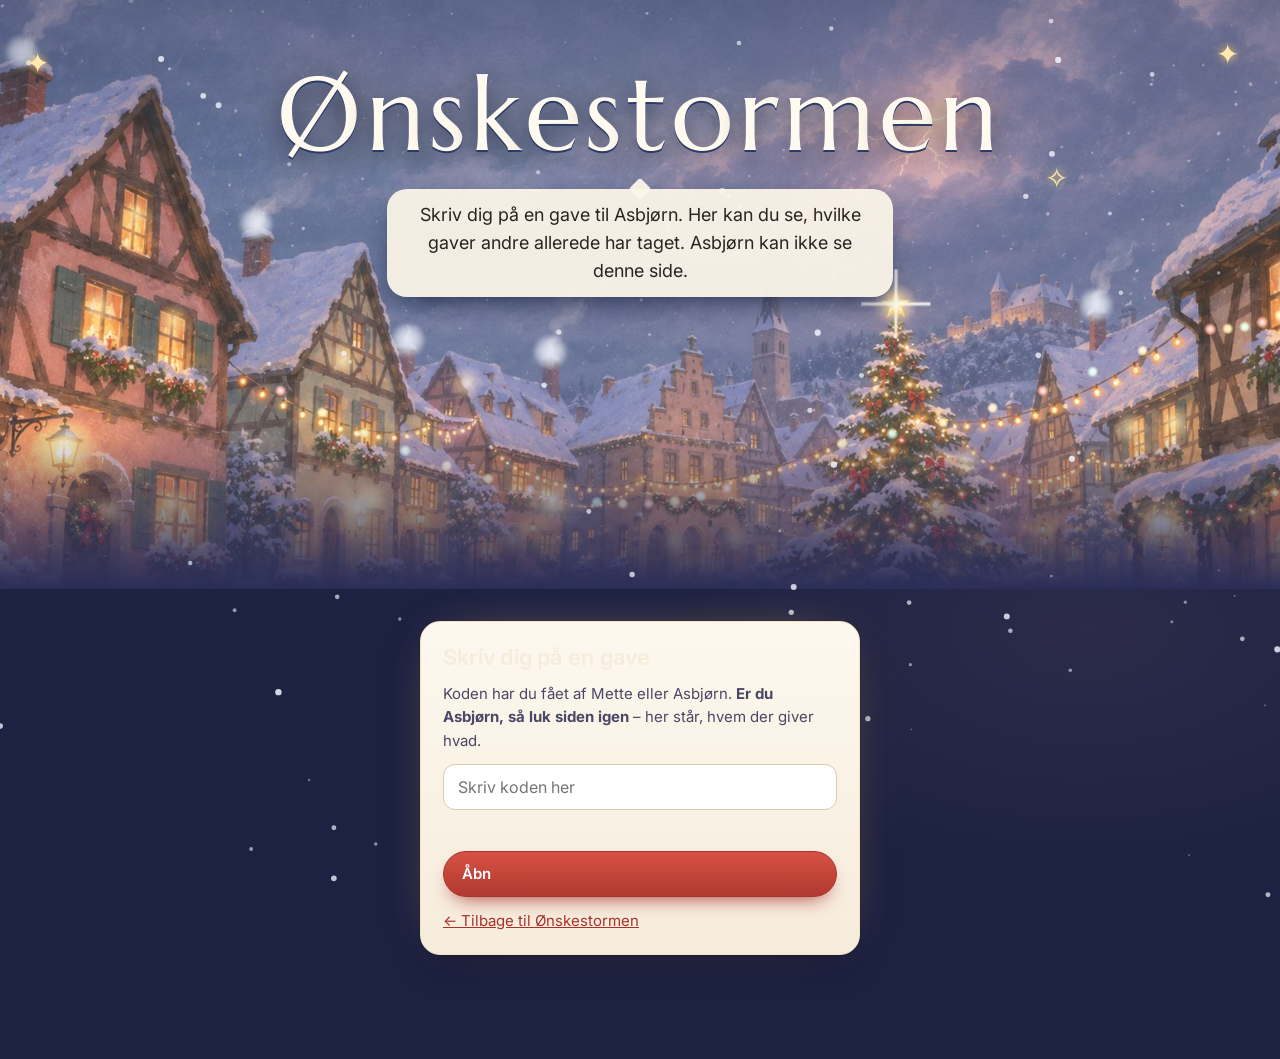
==== gaest.html @ 64056ea4 "Mindre piller; skriftprøver Co-Authored-By: Claude Opus 5.5 <noreply@anthropic.com> Claude-Session: " ====
<!DOCTYPE html>
<html lang="da">
<head>
<meta charset="utf-8">
<meta name="viewport" content="width=device-width, initial-scale=1">
<meta name="robots" content="noindex">
<title>Ønskestormen – skriv dig på en gave</title>
<link rel="icon" href="data:image/svg+xml,<svg xmlns='http://www.w3.org/2000/svg' viewBox='0 0 16 16'><circle cx='8' cy='8' r='7' fill='%23ff8a2a'/></svg>">
<link rel="stylesheet" href="assets/style.css?v=1795243938">
</head>
<body>
<header class="hero">
  <div class="hero-in">
    <h1>Ønskestormen</h1>
    <p class="sub">Skriv dig på en gave til Asbjørn. Her kan du se, hvilke gaver andre allerede har taget. Asbjørn kan ikke se denne side.</p>
  </div>
</header>
<div class="wrap">
  <form class="lock" id="lock">
    <h2 style="font-size:22px">Skriv dig på en gave</h2>
    
    <p>Koden har du fået af Mette eller Asbjørn. <b>Er du Asbjørn, så luk siden igen</b> – her står, hvem der giver hvad.</p>
    <input id="code" type="password" autocomplete="off" placeholder="Skriv koden her" aria-label="Kode" required>
    <div class="err" id="err" role="alert"></div>
    <button class="btn fire" id="go">Åbn</button>
    <p><a href="./">← Tilbage til Ønskestormen</a></p>
  </form>
  <div id="app" hidden>
    <div class="intro">
      <div class="bar">
        <p><b>Sådan gør du:</b> Find gaven og tryk “Jeg køber den”. Skriv hvem gaven er fra, og tryk “Gem”. Så kan de andre se, at den er taget.</p>
        <div class="stats" id="stats"></div>
      </div>
      <aside class="sheet" id="sheet" aria-label="Karakterark"></aside>
    </div>
    <datalist id="navne"></datalist>
    <nav class="tabs" id="tabs" aria-label="Kategorier"></nav>
    <main id="list"></main>
    <div class="legend" id="legend"></div>
    <footer><b>Godt at vide:</b> Er en gave allerede taget, kan du trykke “Vi deler den”, hvis I vil give den sammen. Har du fortrudt, trykker du “Fortryd”. Det virker kun fra den samme telefon eller computer, som du skrev dig på fra. Spørg Mette, hvis noget driller.</footer>
  </div>
</div>
<script src="assets/storm.js?v=1795243938"></script>
<script src="assets/config.js?v=1795243938"></script>
<script src="assets/app.js?v=1795243938"></script>
<script>
{
  const $ = s => document.querySelector(s);
  const API = (window.ONSKE_API || "").trim();
  const store = { get(k) { try { return localStorage.getItem(k) } catch (e) { return null } }, set(k, v) { try { localStorage.setItem(k, v) } catch (e) {} } };
  const sess = { get(k) { try { return sessionStorage.getItem(k) } catch (e) { return null } }, set(k, v) { try { sessionStorage.setItem(k, v) } catch (e) {} } };
  let key = store.get("onskeKey");
  if (!key) { key = Array.from(crypto.getRandomValues(new Uint8Array(12)), b => b.toString(16).padStart(2, "0")).join(""); store.set("onskeKey", key); }
  let code = "", items = [], claims = [], tab = "alle", busy = false, open = null;

  async function call(params) {
    const u = new URL(API);
    for (const [k, v] of Object.entries({ ...params, code, key })) u.searchParams.set(k, v);
    const r = await fetch(u.toString());
    return r.json();
  }

  function render() {
    const byItem = id => claims.filter(c => c.id === id);
    const free = items.filter(i => !byItem(i.id).length).length;
    $("#stats").innerHTML = `<div class="stat"><b>${free}</b><span>gaver er stadig ledige</span></div><div class="stat"><b>${items.length - free}</b><span>er taget</span></div>`;
    $("#sheet").innerHTML = Onske.sheet(items, [["Ledige gaver", free], ["Taget", items.length - free]]);
    $("#tabs").innerHTML = Onske.tabs(tab);
    $("#list").innerHTML = Onske.sections(items, tab, i => {
      const who = byItem(i.id), mine = who.some(c => c.mine);
      const others = who.filter(c => !c.mine).map(c => Onske.esc(c.name));
      let claim = "";
      if (who.length) claim = `<div class="claim">${mine ? "<b>Du køber den</b> (fra " + Onske.esc(who.find(c => c.mine).name) + ")" + (others.length ? " sammen med " + others.join(", ") : "") : "Taget af " + others.join(" og ")}</div>`;
      const id = Onske.esc(i.id);
      if (open === i.id) {
        claim += `<form class="giver" data-id="${id}">
          <label for="fra-${id}">Hvem er gaven fra?</label>
          <input id="fra-${id}" name="fra" list="navne" maxlength="40" required placeholder="Fx Mormor og Morfar" value="${Onske.esc(store.get("onskeNavn") || "")}">
          <div class="actions"><button class="btn fire">Gem</button><button type="button" class="btn" data-cancel>Annuller</button></div>
        </form>`;
      }
      const btn = open === i.id ? "" : mine ? `<button class="btn" data-unclaim="${id}">Fortryd</button>`
        : who.length ? `<button class="btn" data-open="${id}">Vi deler den</button>`
        : `<button class="btn fire" data-open="${id}">Jeg køber den</button>`;
      return Onske.card(i, claim, btn, who.length && !mine);
    });
    Onske.reveal();
  }

  async function unlock(c, quiet) {
    if (!API) { $("#err").textContent = "Siden er ikke helt klar endnu. Prøv igen senere."; return; }
    code = c; $("#go").disabled = true; $("#err").textContent = "";
    try {
      const [d, list] = await Promise.all([call({ action: "list" }), Onske.load()]);
      if (!d.ok) { $("#err").textContent = d.error === "kode" ? "Koden passer ikke. Prøv igen." : "Noget gik galt – prøv igen."; return; }
      sess.set("onskeCode", c); items = list; claims = d.claims; names();
      $("#lock").hidden = true; $("#app").hidden = false; render(); $("#app").scrollIntoView({behavior:"smooth"});
    } catch (e) { if (!quiet) $("#err").textContent = "Kunne ikke få forbindelse. Prøv igen om lidt."; }
    finally { $("#go").disabled = false; }
  }

  function names() {
    const set = new Set(claims.map(c => c.name).filter(Boolean));
    $("#navne").innerHTML = [...set].map(n => `<option value="${Onske.esc(n)}">`).join("");
  }

  async function act(action, id, btn, name = "") {
    if (busy) return; busy = true; btn.disabled = true;
    try {
      const d = await call({ action, id, name });
      if (d.ok) { claims = d.claims; open = null; names(); render(); const c = document.querySelector(`.card[data-id="${CSS.escape(id)}"]`); if (c && action === "claim") Onske.boom(c); } else btn.textContent = "Det gik galt – prøv igen";
    } catch (e) { btn.textContent = "Ingen forbindelse – prøv igen"; }
    finally { busy = false; btn.disabled = false; }
  }

  $("#lock").addEventListener("submit", e => { e.preventDefault(); unlock($("#code").value.trim()); });
  document.addEventListener("submit", e => {
    const f = e.target.closest("form.giver"); if (!f) return;
    e.preventDefault();
    const name = f.elements.fra.value.trim(); if (!name) return;
    store.set("onskeNavn", name);
    act("claim", f.dataset.id, f.querySelector(".btn.fire"), name);
  });
  document.addEventListener("click", e => {
    const t = e.target.closest("button"); if (!t) return;
    if (t.dataset.tab) { tab = t.dataset.tab; render(); }
    if (t.dataset.open) { open = t.dataset.open; render(); const inp = document.getElementById("fra-" + open); if (inp) { inp.focus(); inp.select(); } }
    if ("cancel" in t.dataset) { open = null; render(); }
    if (t.dataset.unclaim) act("unclaim", t.dataset.unclaim, t);
  });
  $("#legend").innerHTML = Onske.legend();
  const saved = sess.get("onskeCode"); if (saved) unlock(saved, true);
}
</script>
</body>
</html>
---- assets/style.css ----
/* VOICE: blød, varm og hyggelig jul – som en håndmalet animationsfilm
   IDEA: Ønskestormen – en lille bindingsværksby en snestormsaften, mens tordenskyer tårner sig op
   PICTURE: malet by med tårn, juletræ, røg fra skorstene og blinkende lyskæder; bløde skyer og lyn
   COLOUR and TYPE: maleriets farver – lavendel tusmørke, varmt lampelys, rosa puds, salviegrøn, sne, kransens røde; Marcellus + Inter
   LAYOUT: stor byscene med titel, derunder info og karakterark, faner og ønsker på papirkort */
@import url("https://fonts.googleapis.com/css2?family=Marcellus&family=Inter:wght@400;500;600;700;800&display=swap");
:root{color-scheme:dark;--bg:#1d2142;--bg2:#2a2d57;--rose:#e9b3a6;--sage:#7f9c86;--amber:#f2b766;--lav:#8c86b4;--ink:#f4f5ff;--mute:#b6bbe0;--paper:#fbf5e8;--paperink:#2b2420;--line:#3a2c24;
--pink:#d2473d;--pink2:#a8322c;--gold:#ffd66b;--sky:#8fd3ff;
--q0:#8a8f99;--q1:#6f9c7a;--q2:#6f86c4;--q3:#9b7fc4;--q4:#d98a4a;--q5:#c9a24a;
--round:Inter,system-ui,sans-serif;--display:Marcellus,"Cormorant Garamond",Georgia,serif}
[hidden]{display:none!important}
*{box-sizing:border-box;min-width:0}
html{scroll-padding-top:20px;-webkit-text-size-adjust:100%}
body{margin:0;background:radial-gradient(ellipse 60% 40% at 15% 30%,#f2b76614,transparent 70%) fixed,radial-gradient(ellipse 50% 40% at 85% 70%,#e9b3a612,transparent 70%) fixed,linear-gradient(var(--bg2),var(--bg) 60%) fixed,var(--bg);color:var(--ink);font:16px/1.55 Inter,system-ui,sans-serif;overflow-x:clip;-webkit-tap-highlight-color:transparent}
a{color:var(--gold)}

/* ---------- byscenen ---------- */
.hero{position:relative;min-height:clamp(440px,46vw,660px);display:flex;align-items:flex-start;overflow:hidden;
background:radial-gradient(ellipse 90% 40% at 50% 100%,#f3b56a40,transparent 70%),linear-gradient(#0b1430 0%,#1a2b55 35%,#34507f 70%,#6f7fa6 100%)}
.sky{position:absolute;inset:0;pointer-events:none}
.stars{position:absolute;inset:0 0 45%;background-image:radial-gradient(1.6px 1.6px at 8% 18%,#fff,transparent),radial-gradient(1.4px 1.4px at 22% 8%,#fff,transparent),radial-gradient(2px 2px at 37% 22%,#fff,transparent),radial-gradient(1.4px 1.4px at 61% 12%,#fff,transparent),radial-gradient(1.8px 1.8px at 74% 26%,#fff,transparent),radial-gradient(1.4px 1.4px at 88% 9%,#fff,transparent),radial-gradient(1.6px 1.6px at 95% 30%,#fff,transparent),radial-gradient(1.4px 1.4px at 50% 4%,#fff,transparent);animation:twinkle 4s ease-in-out infinite alternate}
@keyframes twinkle{to{opacity:.35}}
.clouds{position:absolute;inset:4% 0 auto;height:62%;-webkit-mask-image:linear-gradient(#000 55%,transparent 92%);mask-image:linear-gradient(#000 55%,transparent 92%);background:url(sky1.svg) 0 100%/1600px 100% repeat-x;opacity:.95;animation:drift 120s linear infinite}
.clouds.two{inset:-4% 0 auto;height:48%;background-image:url(sky2.svg);background-size:1600px 100%;opacity:.8;animation-duration:180s;animation-direction:reverse}
@keyframes drift{to{background-position:1600px 100%}}
.flash{position:absolute;inset:0;background:radial-gradient(ellipse at var(--fx,50%) 15%,#eef3ffcc,#b7c8ff00 65%);opacity:0;mix-blend-mode:screen}
.bolt{position:absolute;inset:0 0 auto;width:100%;height:62%;opacity:0}
.bolt polyline{fill:none;stroke:#fffbe8;stroke-width:2.4;stroke-linejoin:round;filter:drop-shadow(0 0 6px #fff6d0) drop-shadow(0 0 20px #a9c6ff)}
.hero.strike .flash{position:absolute;inset:0;background:radial-gradient(ellipse at var(--fx,50%) 15%,#eef3ffcc,#b7c8ff00 65%);opacity:0;mix-blend-mode:screen}
.hero.strike .bolt{animation:bolt 1.2s ease-out}
.hero.strike .clouds{animation-play-state:running;filter:brightness(1.6)}
@keyframes flash{0%{opacity:0}4%{opacity:.85}10%{opacity:.1}16%{opacity:.55}100%{opacity:0}}
@keyframes bolt{0%{opacity:0}4%{opacity:1}10%{opacity:.15}16%{opacity:1}45%{opacity:0}100%{opacity:0}}
/* ---------- maleriet og dets levende detaljer ---------- */
.hero.has-banner{background:#3a3d66}
.hero.has-banner .clouds,.hero.has-banner .stars{display:none}
.hero.has-banner::after{content:"";position:absolute;inset:0;z-index:1;pointer-events:none;background:linear-gradient(#1d214244,#1d214200 30%,#1d214200 72%,var(--bg2) 100%)}
.scene{position:absolute;z-index:0;will-change:transform;pointer-events:none}
.scene .paint{position:absolute;inset:0;background:center/100% 100% no-repeat}
.scene i{position:absolute;display:block;border-radius:50%;transform:translate(-50%,-50%);mix-blend-mode:screen}
.scene .win{width:2.6%;aspect-ratio:1;background:radial-gradient(circle,#ffd27acc 0%,#ffb24a44 45%,transparent 70%);animation:candle 5s ease-in-out infinite}
@keyframes candle{0%,100%{opacity:.55;transform:translate(-50%,-50%) scale(1)}22%{opacity:.9}37%{opacity:.45;transform:translate(-50%,-50%) scale(.92)}54%{opacity:1;transform:translate(-50%,-50%) scale(1.05)}71%{opacity:.6}}
.scene .lamp{width:5%;aspect-ratio:1;background:radial-gradient(circle,#fff0c0 0%,#ffcf7a66 30%,transparent 68%);animation:candle 3.2s ease-in-out infinite}
.scene .bulb{width:.9%;aspect-ratio:1;background:radial-gradient(circle,#fff6dc 0%,#ffd27a 35%,transparent 70%);animation:bulb 2.4s ease-in-out infinite}
.scene .bulb:nth-of-type(3n){background:radial-gradient(circle,#fff 0%,#ff8a7a 35%,transparent 70%)}
.scene .bulb:nth-of-type(4n){background:radial-gradient(circle,#fff 0%,#9fe3b8 35%,transparent 70%)}
@keyframes bulb{0%,100%{opacity:1}50%{opacity:.15}}
.scene .star{width:5%;aspect-ratio:1;border-radius:0;background:
 linear-gradient(90deg,transparent 46%,#fffbe6 50%,transparent 54%),linear-gradient(transparent 46%,#fffbe6 50%,transparent 54%),radial-gradient(circle,#fff6c8 0%,#ffd66b88 18%,transparent 45%);
 animation:starshine 2.6s ease-in-out infinite}
@keyframes starshine{0%,100%{opacity:.55;transform:translate(-50%,-50%) scale(.8) rotate(0)}50%{opacity:1;transform:translate(-50%,-50%) scale(1.15) rotate(45deg)}}
.scene .smoke{width:2.6%;aspect-ratio:1;background:radial-gradient(circle,#e6ebf5aa 0%,#e6ebf544 45%,transparent 70%);mix-blend-mode:normal;filter:blur(2px);animation:smoke 6.6s ease-out infinite}
@keyframes smoke{0%{opacity:0;transform:translate(-50%,-50%) scale(.5)}15%{opacity:.8}100%{opacity:0;transform:translate(calc(-50% - 60px),calc(-50% - 110px)) scale(2.6)}}
.hero.gust .scene .smoke{animation-duration:3s}
.scene .glow-bolt{position:absolute;left:69.7%;top:27.6%;width:34%;aspect-ratio:1.4;transform:translate(-50%,-50%);border-radius:50%;opacity:0;
 background:radial-gradient(ellipse,#fff 0%,#f0e6ff 8%,#c9a8ffaa 22%,#8f7cff44 45%,transparent 70%);mix-blend-mode:screen}
.hero.zap .glow-bolt{animation:zap 1.4s ease-out}
.hero.zap .paint{animation:bright 1.4s ease-out}
@keyframes zap{0%{opacity:0}5%{opacity:1}11%{opacity:.2}17%{opacity:.95}30%{opacity:.35}100%{opacity:0}}
@keyframes bright{0%{filter:none}5%{filter:brightness(1.35) saturate(1.1)}11%{filter:brightness(1.05)}17%{filter:brightness(1.25)}100%{filter:none}}
.snow{position:fixed;inset:0;width:100%;height:100%;pointer-events:none;z-index:1}

.hero-in{position:relative;z-index:3;width:100%;max-width:1240px;margin:0 auto;padding:clamp(30px,5vw,60px) max(4vw,16px) 0;text-align:center}
.jp{display:inline-block;font:700 clamp(13px,1.6vw,15px)/1 var(--round);letter-spacing:.4em;color:#ffe7b0;background:#0b143066;border:1px solid #ffe7b088;border-radius:999px;padding:7px 14px 7px 20px;margin-bottom:14px;backdrop-filter:blur(4px);animation:rise 1s .1s both ease-out}
h1{position:relative;white-space:nowrap;font:400 clamp(44px,8.4vw,104px)/1.05 var(--display);margin:0;letter-spacing:.04em;color:#fffaf0;text-shadow:0 2px 0 #2b3a66,0 6px 24px #0b1430aa,0 0 40px #ffd99a55}
h1 .l{display:inline-block;animation:float-in 1.1s calc(var(--i)*70ms + .2s) both cubic-bezier(.2,.9,.3,1)}
@keyframes float-in{0%{opacity:0;transform:translateY(26px);filter:blur(6px)}100%{opacity:1;transform:none;filter:none}}
@keyframes boing{40%{transform:translateY(-10px)}}
@keyframes rise{0%{opacity:0;transform:translateY(14px)}100%{opacity:1;transform:none}}
.spark{position:absolute;color:#ffe7b0;font-size:clamp(16px,2.4vw,28px);-webkit-text-stroke:0;text-shadow:0 0 10px #ffd66b;animation:spark 2.2s ease-in-out infinite}
.spark:nth-of-type(2){animation-delay:-.8s}.spark:nth-of-type(3){animation-delay:-1.5s}
@keyframes spark{0%,100%{transform:scale(.4) rotate(0);opacity:.2}50%{transform:scale(1.1) rotate(90deg);opacity:1}}
.sub{margin:20px auto 0;max-width:46ch;font-size:clamp(16px,1.7vw,18px);color:var(--paperink);background:#fbf5e8f0;border-radius:20px;padding:12px 20px;box-shadow:0 10px 30px -12px #0b1430;position:relative;animation:rise 1s 1s both ease-out}
.sub::after{content:"";position:absolute;left:50%;top:-8px;width:16px;height:16px;background:#fbf5e8f0;transform:translateX(-50%) rotate(45deg);border-radius:3px}
@keyframes pop{0%{opacity:0;transform:scale(.6)}100%{opacity:1;transform:none}}

/* ---------- indhold ---------- */
.wrap{position:relative;z-index:2;max-width:1240px;margin:0 auto;padding:clamp(18px,3vw,32px) max(4vw,14px) 64px}
.intro{display:grid;grid-template-columns:minmax(0,1fr) minmax(0,340px);gap:18px;align-items:stretch;margin-bottom:24px}
.bar,.lock,.card{background:linear-gradient(#fdf8ee,#f6ecdc);color:var(--paperink);border:1px solid #f1e2c6;border-radius:20px;box-shadow:0 0 0 1px #00000010,0 18px 38px -18px #0b0f2a,0 0 50px -30px var(--amber)}
.bar{display:flex;flex-direction:column;gap:14px;justify-content:center;background:linear-gradient(#fdf8ee,#f6ecdc) padding-box;align-items:flex-start;padding:18px 20px;margin:0;
}
.bar p{margin:0;font-size:17px}
.stats{display:flex;gap:10px;flex-wrap:wrap;margin:0}
.stat{background:#fff;border:1px solid #e2d6bd;border-radius:12px;padding:6px 12px}
.stat b{font:400 24px var(--display);margin-right:6px;color:var(--pink2)}.stat span{color:#4b4766;font-size:14px}
.sheet{padding:16px 18px;font-size:14px;background:linear-gradient(160deg,#4a4a80,#2c2d5a 70%);border:1px solid #f2b76666;border-radius:20px;box-shadow:0 18px 38px -18px #0b0f2a,inset 0 1px 0 #ffffff22}
.sheet .nm{font:400 26px/1.1 var(--display);letter-spacing:.03em;color:#ffe2a8}
.sheet .cl{color:var(--mute);margin:2px 0 10px}
.xp{height:12px;border-radius:999px;background:#0b1430;overflow:hidden;box-shadow:inset 0 1px 3px #0008}
.xp i{display:block;height:100%;background:linear-gradient(90deg,#c9564a,var(--amber),#ffe2a8);background-size:200% 100%;animation:shine 2.5s linear infinite;border-radius:999px}
@keyframes shine{to{background-position:-200% 0}}
.xpl{display:flex;justify-content:space-between;gap:8px;color:var(--mute);font-size:12px;margin:4px 0 10px}
.sk{display:grid;grid-template-columns:minmax(0,1fr) auto;gap:3px 10px;margin:0}
.sk dt{color:var(--ink)}.sk dd{margin:0;color:#ffe2a8;font-variant-numeric:tabular-nums;text-align:right}
.sheet h4{margin:10px 0 4px;font-size:12px;color:var(--gold);font-weight:700}
.sheet:empty{display:none}
.tabs{display:flex;gap:8px;flex-wrap:wrap;margin-bottom:6px}
.tab{font:500 14px var(--round);min-height:40px;padding:0 15px;border-radius:999px;border:1px solid #e2d6bd;background:var(--paper);color:var(--paperink);cursor:pointer;box-shadow:0 6px 14px -8px #000a;transition:transform .15s,background .2s}
.tab[aria-pressed=true]{background:linear-gradient(#c9564a,#a8392f);color:#fff;border-color:#a8392f}
.tab:active{transform:scale(.96)}
h2{font:600 18px/1.2 var(--round);letter-spacing:.01em;margin:34px 0 14px;display:flex;gap:10px;align-items:center;flex-wrap:wrap}
h2 span{background:linear-gradient(#f6d5ca,#e9b3a6);color:var(--paperink);padding:5px 14px;border-radius:999px;display:inline-block;box-shadow:0 8px 18px -10px #000}
h2 small{font:500 14px Inter,sans-serif;color:var(--mute)}
.grid{display:grid;grid-template-columns:repeat(auto-fill,minmax(min(100%,290px),1fr));gap:20px}
.card{position:relative;padding:18px 18px 16px;display:flex;flex-direction:column;gap:9px;transition:transform .35s cubic-bezier(.2,.9,.3,1),box-shadow .35s}
.card::before{content:"";position:absolute;inset:0 0 auto;height:6px;background:var(--rc);opacity:.55;border-radius:18px 18px 0 0}
.card:hover{transform:translateY(-5px);box-shadow:0 22px 36px -18px #000e,inset 0 0 40px #e9dcc066}
.card.taken{filter:saturate(.4);opacity:.72}
.anim .card{opacity:0}
.anim .card.seen{opacity:1;animation:none}
.anim .card.in:not(.seen){animation:panel .8s calc(var(--d,0)*90ms) both cubic-bezier(.2,.9,.3,1)}
@keyframes panel{0%{opacity:0;transform:translateY(34px) scale(.97)}100%{opacity:1;transform:none}}
.top{display:flex;gap:8px;align-items:center;flex-wrap:wrap;margin-top:4px}
.pill{font:600 11px var(--round);padding:2px 10px;border-radius:999px;border:2px solid currentColor;white-space:nowrap;background:#fff}
.pill.maybe{color:#9a6b00;border-style:dashed}
.prio{margin-left:auto;color:#d9a22a;letter-spacing:1px;font-size:16px}
.card h3{margin:0;font:600 17px/1.3 var(--round);letter-spacing:-.005em;color:var(--paperink)}
.price{font:700 21px var(--round);letter-spacing:-.01em;white-space:nowrap;display:flex;align-items:center;gap:6px;flex-wrap:wrap;color:var(--paperink)}
.price svg{flex:none}
.price small{font:500 13px Inter,sans-serif;color:#5d5978;white-space:normal}
.desc{position:relative;margin:6px 0 0;font-size:15px;color:#4a3f36;background:#fffdf8;border:1px solid #e9dfca;border-radius:14px;padding:9px 12px;font-style:italic}
.desc::before{content:"";position:absolute;left:22px;top:-7px;width:12px;height:12px;background:#fffdf8;border:1px solid #e9dfca;border-right:0;border-bottom:0;transform:rotate(45deg)}
.meta{display:flex;flex-wrap:wrap;gap:6px;margin:0;padding:0;list-style:none}
.meta li{font-size:13px;background:#f1eee4;border:1.5px solid #cfc8b4;border-radius:6px;padding:1px 8px;color:#3b3752}
.actions{display:flex;gap:10px;flex-wrap:wrap;margin-top:auto;padding-top:6px}
.btn{font:600 15px var(--round);min-height:46px;padding:0 18px;border-radius:999px;border:1px solid #d9cbb0;background:#fffdf8;color:var(--paperink);cursor:pointer;display:inline-flex;align-items:center;gap:6px;text-decoration:none;box-shadow:0 6px 14px -8px #0008;transition:transform .15s,box-shadow .15s}
.btn:active{transform:scale(.96)}
.btn.fire{background:linear-gradient(#d65145,#b13a30);color:#fff;border-color:#a8322c;box-shadow:0 10px 20px -10px #a8322c}
.btn.fire:hover{transform:translateY(-2px)}
@keyframes wiggle{25%{rotate:-2deg}75%{rotate:2deg}}
.btn:disabled{opacity:.6;cursor:wait}
.btn:focus-visible,.tab:focus-visible,input:focus-visible{outline:3px solid var(--sky);outline-offset:3px}
.claim{font-size:14px;background:#eef6e8;border-radius:12px;padding:7px 12px;border:1px solid #cfe2c2;color:var(--paperink)}
.claim b{color:#2f7a3d}
.giver{display:grid;gap:6px;background:#fff5ee;border:1px solid #e9b8a6;border-radius:14px;padding:12px;animation:rise .4s both ease-out}
.giver label{font:600 14px var(--round)}
.giver .actions{padding-top:2px}
.note{color:var(--mute);font-size:15px;text-align:center;padding:30px 10px}
.legend{display:flex;gap:6px;flex-wrap:wrap;margin-top:34px;font-size:13px;color:#c9c4e4;align-items:center}
.lock{max-width:440px;margin:0 auto 40px;padding:22px;display:grid;gap:12px}
.lock h2{margin:0}
.lock p{margin:0;color:#4b4766;font-size:15px}
.lock a{color:#a8322c}
input{font:16px Inter,sans-serif;padding:10px 14px;border-radius:12px;border:1px solid #d9cbb0;background:#fff;color:var(--paperink);min-height:46px;width:100%}
.err{color:#c4102f;font-size:14px;font-weight:600;min-height:1.2em}
footer{margin-top:40px;color:var(--mute);font-size:14px;text-align:center}

/* succes-eksplosion når man tager en gave */
.boom{position:absolute;left:50%;top:50%;z-index:5;pointer-events:none;font:400 36px var(--display);color:#c8423a;text-shadow:0 0 0 #fff,2px 2px 0 #fff,-2px -2px 0 #fff,2px -2px 0 #fff,-2px 2px 0 #fff,0 8px 18px #0005;transform:translate(-50%,-50%);animation:boom 1.1s both cubic-bezier(.2,.9,.3,1)}
@keyframes boom{0%{opacity:0;transform:translate(-50%,-30%) scale(.7)}30%{opacity:1;transform:translate(-50%,-50%) scale(1.05)}75%{opacity:1}100%{opacity:0;transform:translate(-50%,-110%) scale(1)}}
.bit{position:absolute;left:50%;top:50%;z-index:4;pointer-events:none;font-size:18px;color:var(--c);animation:bit .8s ease-out both}
@keyframes bit{0%{opacity:1;transform:translate(-50%,-50%)}100%{opacity:0;transform:translate(calc(-50% + var(--x)),calc(-50% + var(--y))) rotate(220deg)}}

@media(max-width:760px){.intro{grid-template-columns:1fr}}
@media(max-width:600px){
  .hero{min-height:480px}
  .hero-in{padding-top:34px}
  h1{font-size:clamp(34px,11vw,60px);letter-spacing:.02em}
  .spark{display:none}
  .card:hover{transform:none}
  .card:hover{transform:translateY(-5px);box-shadow:0 22px 36px -18px #000e,inset 0 0 40px #e9dcc066}
  .actions .btn{flex:1 1 auto;justify-content:center}
  .tabs{flex-wrap:nowrap;overflow-x:auto;padding:2px 4px 8px;margin-inline:-4px;scrollbar-width:none}
  .tab{flex:none}
}
@media(prefers-reduced-motion:reduce){*,*::before,*::after{animation:none!important;transition:none!important}.anim .card{opacity:1}}

/* billede eller tegnet ikon øverst på hvert kort */
.thumb{margin:-2px -2px 2px;aspect-ratio:4/3;border-radius:14px;display:grid;place-items:center;overflow:hidden;
background:radial-gradient(ellipse at 50% 55%,#fff 0%,#fff 45%,#f6ecdc 100%);border:1px solid #f1e2c6}
.thumb svg{width:58%;height:auto;max-height:100%;filter:drop-shadow(0 6px 6px #5a453633);transition:transform .4s cubic-bezier(.2,.9,.3,1)}
.thumb img{width:100%;height:100%;object-fit:contain;padding:12px;transition:transform .5s cubic-bezier(.2,.9,.3,1)}
.card:hover .thumb img{transform:scale(1.05)}
.card:hover .thumb svg{transform:translateY(-4px) rotate(-3deg) scale(1.04)}
.hero:not(.has-banner){min-height:clamp(340px,32vw,440px)}

/* sne på kortene, der drysser af ved hover */
.card::before{display:none}
.card .cap{position:absolute;left:6px;right:6px;top:-10px;height:18px;z-index:2;pointer-events:none;
background:url("data:image/svg+xml,%3Csvg xmlns='http://www.w3.org/2000/svg' viewBox='0 0 200 18' preserveAspectRatio='none'%3E%3ClinearGradient id='g' x1='0' y1='0' x2='0' y2='1'%3E%3Cstop offset='.45' stop-color='%23ffffff'/%3E%3Cstop offset='1' stop-color='%23fdf8ee'/%3E%3C/linearGradient%3E%3Cpath d='M0 18V14C5 6 13 4 22 8s13-7 26-5 12 9 22 7 14-9 26-7 10 10 22 8 16-10 28-7 10 9 20 7 14-7 20-3 8 5 14 8v4z' fill='url(%23g)'/%3E%3C/svg%3E") 0 0/100% 100% no-repeat}
.card .cap::after{content:"";position:absolute;left:0;right:0;top:10px;height:4px;opacity:0;will-change:transform,opacity;
background:radial-gradient(circle,#fff 1.6px,transparent 2.2px) 12% 0/26px 4px repeat-x,radial-gradient(circle,#fff 1.2px,transparent 1.8px) 3% 0/38px 4px repeat-x}
@media(hover:hover){.card:hover .cap::after{animation:sift 1.1s ease-in forwards}}
@keyframes sift{0%{opacity:.95;transform:translateY(0)}100%{opacity:0;transform:translateY(60px)}}

/* sektioner: blød glød fra byens lys */
h2{color:#f6ecdc}
.card .pill{background:#fffaf2}
footer{color:#c9c4e4}

/* "Sådan giver du en gave" */
.how{justify-content:space-between}
.how h3{margin:0;font:400 26px/1.15 var(--display);letter-spacing:.02em;color:var(--paperink)}
.steps{list-style:none;margin:0;padding:0;display:grid;grid-template-columns:repeat(3,minmax(0,1fr));gap:14px;counter-reset:s;width:100%}
.steps li{counter-increment:s;background:#fffdf8;border:1px solid #efe2c8;border-radius:16px;padding:14px 14px 14px;display:grid;gap:4px;align-content:start}
.steps li::before{content:counter(s);display:grid;place-items:center;width:30px;height:30px;border-radius:50%;margin-bottom:4px;
 background:linear-gradient(#d65145,#a8392f);color:#fff;font:400 17px var(--display);box-shadow:0 4px 10px -4px #a8392f}
.steps b{font-size:16px}
.steps span{font-size:14.5px;line-height:1.45;color:#5d5249}
@media(max-width:900px) and (min-width:761px){.steps{grid-template-columns:1fr}.steps li{grid-template-columns:auto 1fr;column-gap:12px}.steps li::before{grid-row:span 2;margin:0}}
@media(max-width:520px){.steps{grid-template-columns:1fr}.steps li{grid-template-columns:auto 1fr;column-gap:12px;padding:12px}.steps li::before{grid-row:span 2;margin:0}}
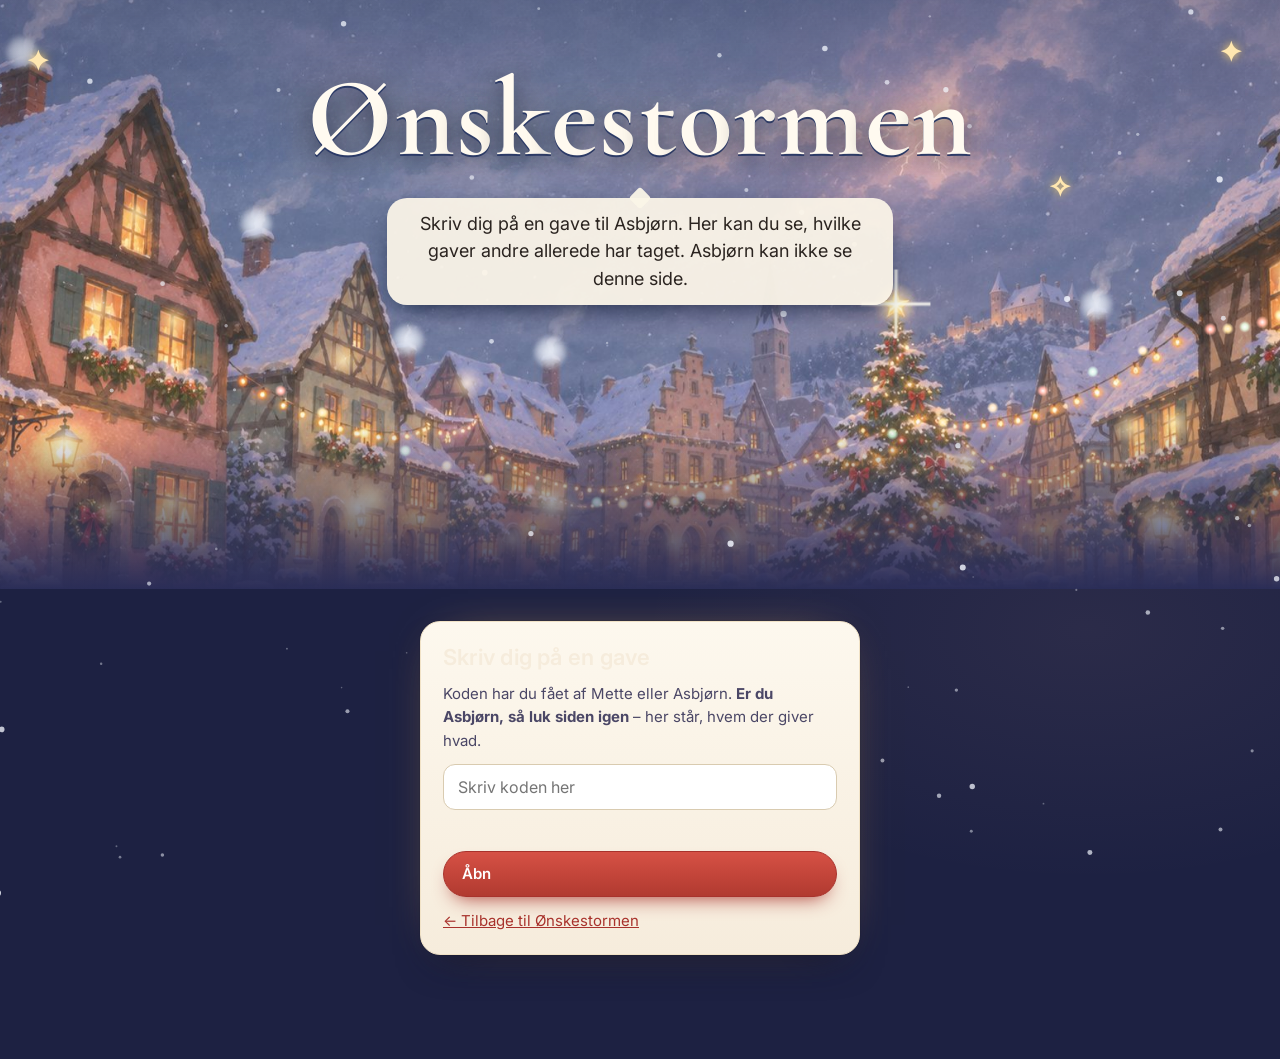
==== commit 1c2288fc: "Skift overskriftsskrift til Cormorant Co-Authored-By: Claude Opus 5.5 <noreply@anthropic.com> Claude" ====
--- a/gaest.html
+++ b/gaest.html
@@ -6,7 +6,7 @@
 <meta name="robots" content="noindex">
 <title>Ønskestormen – skriv dig på en gave</title>
 <link rel="icon" href="data:image/svg+xml,<svg xmlns='http://www.w3.org/2000/svg' viewBox='0 0 16 16'><circle cx='8' cy='8' r='7' fill='%23ff8a2a'/></svg>">
-<link rel="stylesheet" href="assets/style.css?v=1795243938">
+<link rel="stylesheet" href="assets/style.css?v=1795244009">
 </head>
 <body>
 <header class="hero">
@@ -40,9 +40,9 @@
     <footer><b>Godt at vide:</b> Er en gave allerede taget, kan du trykke “Vi deler den”, hvis I vil give den sammen. Har du fortrudt, trykker du “Fortryd”. Det virker kun fra den samme telefon eller computer, som du skrev dig på fra. Spørg Mette, hvis noget driller.</footer>
   </div>
 </div>
-<script src="assets/storm.js?v=1795243938"></script>
-<script src="assets/config.js?v=1795243938"></script>
-<script src="assets/app.js?v=1795243938"></script>
+<script src="assets/storm.js?v=1795244009"></script>
+<script src="assets/config.js?v=1795244009"></script>
+<script src="assets/app.js?v=1795244009"></script>
 <script>
 {
   const $ = s => document.querySelector(s);
--- a/assets/style.css
+++ b/assets/style.css
@@ -1,13 +1,13 @@
 /* VOICE: blød, varm og hyggelig jul – som en håndmalet animationsfilm
    IDEA: Ønskestormen – en lille bindingsværksby en snestormsaften, mens tordenskyer tårner sig op
    PICTURE: malet by med tårn, juletræ, røg fra skorstene og blinkende lyskæder; bløde skyer og lyn
-   COLOUR and TYPE: maleriets farver – lavendel tusmørke, varmt lampelys, rosa puds, salviegrøn, sne, kransens røde; Marcellus + Inter
+   COLOUR and TYPE: maleriets farver – lavendel tusmørke, varmt lampelys, rosa puds, salviegrøn, sne, kransens røde; Cormorant + Inter
    LAYOUT: stor byscene med titel, derunder info og karakterark, faner og ønsker på papirkort */
-@import url("https://fonts.googleapis.com/css2?family=Marcellus&family=Inter:wght@400;500;600;700;800&display=swap");
+@import url("https://fonts.googleapis.com/css2?family=Cormorant:wght@500;600;700&family=Inter:wght@400;500;600;700;800&display=swap");
 :root{color-scheme:dark;--bg:#1d2142;--bg2:#2a2d57;--rose:#e9b3a6;--sage:#7f9c86;--amber:#f2b766;--lav:#8c86b4;--ink:#f4f5ff;--mute:#b6bbe0;--paper:#fbf5e8;--paperink:#2b2420;--line:#3a2c24;
 --pink:#d2473d;--pink2:#a8322c;--gold:#ffd66b;--sky:#8fd3ff;
 --q0:#8a8f99;--q1:#6f9c7a;--q2:#6f86c4;--q3:#9b7fc4;--q4:#d98a4a;--q5:#c9a24a;
---round:Inter,system-ui,sans-serif;--display:Marcellus,"Cormorant Garamond",Georgia,serif}
+--round:Inter,system-ui,sans-serif;--display:Cormorant,"Cormorant Garamond",Georgia,serif}
 [hidden]{display:none!important}
 *{box-sizing:border-box;min-width:0}
 html{scroll-padding-top:20px;-webkit-text-size-adjust:100%}
@@ -62,7 +62,7 @@
 
 .hero-in{position:relative;z-index:3;width:100%;max-width:1240px;margin:0 auto;padding:clamp(30px,5vw,60px) max(4vw,16px) 0;text-align:center}
 .jp{display:inline-block;font:700 clamp(13px,1.6vw,15px)/1 var(--round);letter-spacing:.4em;color:#ffe7b0;background:#0b143066;border:1px solid #ffe7b088;border-radius:999px;padding:7px 14px 7px 20px;margin-bottom:14px;backdrop-filter:blur(4px);animation:rise 1s .1s both ease-out}
-h1{position:relative;white-space:nowrap;font:400 clamp(44px,8.4vw,104px)/1.05 var(--display);margin:0;letter-spacing:.04em;color:#fffaf0;text-shadow:0 2px 0 #2b3a66,0 6px 24px #0b1430aa,0 0 40px #ffd99a55}
+h1{position:relative;white-space:nowrap;font:700 clamp(48px,9vw,112px)/1.05 var(--display);margin:0;letter-spacing:.01em;color:#fffaf0;text-shadow:0 2px 0 #2b3a66,0 6px 24px #0b1430aa,0 0 40px #ffd99a55}
 h1 .l{display:inline-block;animation:float-in 1.1s calc(var(--i)*70ms + .2s) both cubic-bezier(.2,.9,.3,1)}
 @keyframes float-in{0%{opacity:0;transform:translateY(26px);filter:blur(6px)}100%{opacity:1;transform:none;filter:none}}
 @keyframes boing{40%{transform:translateY(-10px)}}
@@ -83,9 +83,9 @@
 .bar p{margin:0;font-size:17px}
 .stats{display:flex;gap:10px;flex-wrap:wrap;margin:0}
 .stat{background:#fff;border:1px solid #e2d6bd;border-radius:12px;padding:6px 12px}
-.stat b{font:400 24px var(--display);margin-right:6px;color:var(--pink2)}.stat span{color:#4b4766;font-size:14px}
+.stat b{font:700 26px var(--display);margin-right:6px;color:var(--pink2)}.stat span{color:#4b4766;font-size:14px}
 .sheet{padding:16px 18px;font-size:14px;background:linear-gradient(160deg,#4a4a80,#2c2d5a 70%);border:1px solid #f2b76666;border-radius:20px;box-shadow:0 18px 38px -18px #0b0f2a,inset 0 1px 0 #ffffff22}
-.sheet .nm{font:400 26px/1.1 var(--display);letter-spacing:.03em;color:#ffe2a8}
+.sheet .nm{font:700 28px/1.1 var(--display);letter-spacing:.03em;color:#ffe2a8}
 .sheet .cl{color:var(--mute);margin:2px 0 10px}
 .xp{height:12px;border-radius:999px;background:#0b1430;overflow:hidden;box-shadow:inset 0 1px 3px #0008}
 .xp i{display:block;height:100%;background:linear-gradient(90deg,#c9564a,var(--amber),#ffe2a8);background-size:200% 100%;animation:shine 2.5s linear infinite;border-radius:999px}
@@ -147,7 +147,7 @@
 footer{margin-top:40px;color:var(--mute);font-size:14px;text-align:center}
 
 /* succes-eksplosion når man tager en gave */
-.boom{position:absolute;left:50%;top:50%;z-index:5;pointer-events:none;font:400 36px var(--display);color:#c8423a;text-shadow:0 0 0 #fff,2px 2px 0 #fff,-2px -2px 0 #fff,2px -2px 0 #fff,-2px 2px 0 #fff,0 8px 18px #0005;transform:translate(-50%,-50%);animation:boom 1.1s both cubic-bezier(.2,.9,.3,1)}
+.boom{position:absolute;left:50%;top:50%;z-index:5;pointer-events:none;font:700 38px var(--display);color:#c8423a;text-shadow:0 0 0 #fff,2px 2px 0 #fff,-2px -2px 0 #fff,2px -2px 0 #fff,-2px 2px 0 #fff,0 8px 18px #0005;transform:translate(-50%,-50%);animation:boom 1.1s both cubic-bezier(.2,.9,.3,1)}
 @keyframes boom{0%{opacity:0;transform:translate(-50%,-30%) scale(.7)}30%{opacity:1;transform:translate(-50%,-50%) scale(1.05)}75%{opacity:1}100%{opacity:0;transform:translate(-50%,-110%) scale(1)}}
 .bit{position:absolute;left:50%;top:50%;z-index:4;pointer-events:none;font-size:18px;color:var(--c);animation:bit .8s ease-out both}
 @keyframes bit{0%{opacity:1;transform:translate(-50%,-50%)}100%{opacity:0;transform:translate(calc(-50% + var(--x)),calc(-50% + var(--y))) rotate(220deg)}}
@@ -191,11 +191,11 @@
 
 /* "Sådan giver du en gave" */
 .how{justify-content:space-between}
-.how h3{margin:0;font:400 26px/1.15 var(--display);letter-spacing:.02em;color:var(--paperink)}
+.how h3{margin:0;font:700 28px/1.15 var(--display);letter-spacing:.02em;color:var(--paperink)}
 .steps{list-style:none;margin:0;padding:0;display:grid;grid-template-columns:repeat(3,minmax(0,1fr));gap:14px;counter-reset:s;width:100%}
 .steps li{counter-increment:s;background:#fffdf8;border:1px solid #efe2c8;border-radius:16px;padding:14px 14px 14px;display:grid;gap:4px;align-content:start}
 .steps li::before{content:counter(s);display:grid;place-items:center;width:30px;height:30px;border-radius:50%;margin-bottom:4px;
- background:linear-gradient(#d65145,#a8392f);color:#fff;font:400 17px var(--display);box-shadow:0 4px 10px -4px #a8392f}
+ background:linear-gradient(#d65145,#a8392f);color:#fff;font:700 18px var(--display);box-shadow:0 4px 10px -4px #a8392f}
 .steps b{font-size:16px}
 .steps span{font-size:14.5px;line-height:1.45;color:#5d5249}
 @media(max-width:900px) and (min-width:761px){.steps{grid-template-columns:1fr}.steps li{grid-template-columns:auto 1fr;column-gap:12px}.steps li::before{grid-row:span 2;margin:0}}
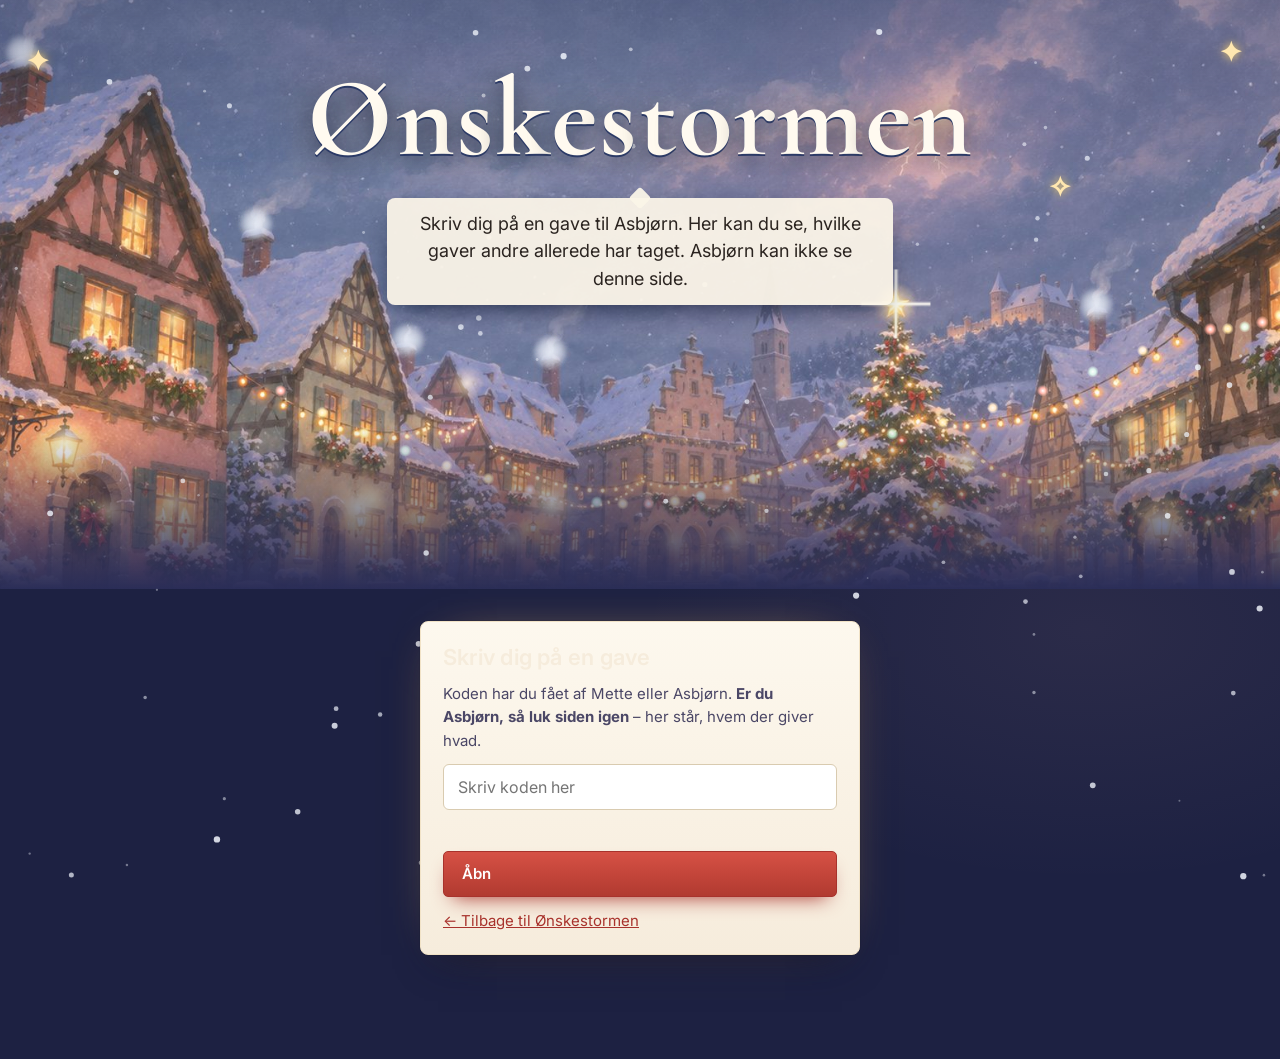
==== commit d7b25df9: "Skarpere hjørner på kort, knapper og piller Co-Authored-By: Claude Opus 5.5 <noreply@anthropic.com> " ====
--- a/gaest.html
+++ b/gaest.html
@@ -6,7 +6,7 @@
 <meta name="robots" content="noindex">
 <title>Ønskestormen – skriv dig på en gave</title>
 <link rel="icon" href="data:image/svg+xml,<svg xmlns='http://www.w3.org/2000/svg' viewBox='0 0 16 16'><circle cx='8' cy='8' r='7' fill='%23ff8a2a'/></svg>">
-<link rel="stylesheet" href="assets/style.css?v=1795244009">
+<link rel="stylesheet" href="assets/style.css?v=1795244135">
 </head>
 <body>
 <header class="hero">
@@ -40,9 +40,9 @@
     <footer><b>Godt at vide:</b> Er en gave allerede taget, kan du trykke “Vi deler den”, hvis I vil give den sammen. Har du fortrudt, trykker du “Fortryd”. Det virker kun fra den samme telefon eller computer, som du skrev dig på fra. Spørg Mette, hvis noget driller.</footer>
   </div>
 </div>
-<script src="assets/storm.js?v=1795244009"></script>
-<script src="assets/config.js?v=1795244009"></script>
-<script src="assets/app.js?v=1795244009"></script>
+<script src="assets/storm.js?v=1795244135"></script>
+<script src="assets/config.js?v=1795244135"></script>
+<script src="assets/app.js?v=1795244135"></script>
 <script>
 {
   const $ = s => document.querySelector(s);
--- a/assets/style.css
+++ b/assets/style.css
@@ -61,7 +61,7 @@
 .snow{position:fixed;inset:0;width:100%;height:100%;pointer-events:none;z-index:1}
 
 .hero-in{position:relative;z-index:3;width:100%;max-width:1240px;margin:0 auto;padding:clamp(30px,5vw,60px) max(4vw,16px) 0;text-align:center}
-.jp{display:inline-block;font:700 clamp(13px,1.6vw,15px)/1 var(--round);letter-spacing:.4em;color:#ffe7b0;background:#0b143066;border:1px solid #ffe7b088;border-radius:999px;padding:7px 14px 7px 20px;margin-bottom:14px;backdrop-filter:blur(4px);animation:rise 1s .1s both ease-out}
+.jp{display:inline-block;font:700 clamp(13px,1.6vw,15px)/1 var(--round);letter-spacing:.4em;color:#ffe7b0;background:#0b143066;border:1px solid #ffe7b088;border-radius:5px;padding:7px 14px 7px 20px;margin-bottom:14px;backdrop-filter:blur(4px);animation:rise 1s .1s both ease-out}
 h1{position:relative;white-space:nowrap;font:700 clamp(48px,9vw,112px)/1.05 var(--display);margin:0;letter-spacing:.01em;color:#fffaf0;text-shadow:0 2px 0 #2b3a66,0 6px 24px #0b1430aa,0 0 40px #ffd99a55}
 h1 .l{display:inline-block;animation:float-in 1.1s calc(var(--i)*70ms + .2s) both cubic-bezier(.2,.9,.3,1)}
 @keyframes float-in{0%{opacity:0;transform:translateY(26px);filter:blur(6px)}100%{opacity:1;transform:none;filter:none}}
@@ -70,25 +70,25 @@
 .spark{position:absolute;color:#ffe7b0;font-size:clamp(16px,2.4vw,28px);-webkit-text-stroke:0;text-shadow:0 0 10px #ffd66b;animation:spark 2.2s ease-in-out infinite}
 .spark:nth-of-type(2){animation-delay:-.8s}.spark:nth-of-type(3){animation-delay:-1.5s}
 @keyframes spark{0%,100%{transform:scale(.4) rotate(0);opacity:.2}50%{transform:scale(1.1) rotate(90deg);opacity:1}}
-.sub{margin:20px auto 0;max-width:46ch;font-size:clamp(16px,1.7vw,18px);color:var(--paperink);background:#fbf5e8f0;border-radius:20px;padding:12px 20px;box-shadow:0 10px 30px -12px #0b1430;position:relative;animation:rise 1s 1s both ease-out}
+.sub{margin:20px auto 0;max-width:46ch;font-size:clamp(16px,1.7vw,18px);color:var(--paperink);background:#fbf5e8f0;border-radius:8px;padding:12px 20px;box-shadow:0 10px 30px -12px #0b1430;position:relative;animation:rise 1s 1s both ease-out}
 .sub::after{content:"";position:absolute;left:50%;top:-8px;width:16px;height:16px;background:#fbf5e8f0;transform:translateX(-50%) rotate(45deg);border-radius:3px}
 @keyframes pop{0%{opacity:0;transform:scale(.6)}100%{opacity:1;transform:none}}
 
 /* ---------- indhold ---------- */
 .wrap{position:relative;z-index:2;max-width:1240px;margin:0 auto;padding:clamp(18px,3vw,32px) max(4vw,14px) 64px}
 .intro{display:grid;grid-template-columns:minmax(0,1fr) minmax(0,340px);gap:18px;align-items:stretch;margin-bottom:24px}
-.bar,.lock,.card{background:linear-gradient(#fdf8ee,#f6ecdc);color:var(--paperink);border:1px solid #f1e2c6;border-radius:20px;box-shadow:0 0 0 1px #00000010,0 18px 38px -18px #0b0f2a,0 0 50px -30px var(--amber)}
+.bar,.lock,.card{background:linear-gradient(#fdf8ee,#f6ecdc);color:var(--paperink);border:1px solid #f1e2c6;border-radius:8px;box-shadow:0 0 0 1px #00000010,0 18px 38px -18px #0b0f2a,0 0 50px -30px var(--amber)}
 .bar{display:flex;flex-direction:column;gap:14px;justify-content:center;background:linear-gradient(#fdf8ee,#f6ecdc) padding-box;align-items:flex-start;padding:18px 20px;margin:0;
 }
 .bar p{margin:0;font-size:17px}
 .stats{display:flex;gap:10px;flex-wrap:wrap;margin:0}
-.stat{background:#fff;border:1px solid #e2d6bd;border-radius:12px;padding:6px 12px}
+.stat{background:#fff;border:1px solid #e2d6bd;border-radius:6px;padding:6px 12px}
 .stat b{font:700 26px var(--display);margin-right:6px;color:var(--pink2)}.stat span{color:#4b4766;font-size:14px}
-.sheet{padding:16px 18px;font-size:14px;background:linear-gradient(160deg,#4a4a80,#2c2d5a 70%);border:1px solid #f2b76666;border-radius:20px;box-shadow:0 18px 38px -18px #0b0f2a,inset 0 1px 0 #ffffff22}
+.sheet{padding:16px 18px;font-size:14px;background:linear-gradient(160deg,#4a4a80,#2c2d5a 70%);border:1px solid #f2b76666;border-radius:8px;box-shadow:0 18px 38px -18px #0b0f2a,inset 0 1px 0 #ffffff22}
 .sheet .nm{font:700 28px/1.1 var(--display);letter-spacing:.03em;color:#ffe2a8}
 .sheet .cl{color:var(--mute);margin:2px 0 10px}
-.xp{height:12px;border-radius:999px;background:#0b1430;overflow:hidden;box-shadow:inset 0 1px 3px #0008}
-.xp i{display:block;height:100%;background:linear-gradient(90deg,#c9564a,var(--amber),#ffe2a8);background-size:200% 100%;animation:shine 2.5s linear infinite;border-radius:999px}
+.xp{height:12px;border-radius:5px;background:#0b1430;overflow:hidden;box-shadow:inset 0 1px 3px #0008}
+.xp i{display:block;height:100%;background:linear-gradient(90deg,#c9564a,var(--amber),#ffe2a8);background-size:200% 100%;animation:shine 2.5s linear infinite;border-radius:5px}
 @keyframes shine{to{background-position:-200% 0}}
 .xpl{display:flex;justify-content:space-between;gap:8px;color:var(--mute);font-size:12px;margin:4px 0 10px}
 .sk{display:grid;grid-template-columns:minmax(0,1fr) auto;gap:3px 10px;margin:0}
@@ -96,15 +96,15 @@
 .sheet h4{margin:10px 0 4px;font-size:12px;color:var(--gold);font-weight:700}
 .sheet:empty{display:none}
 .tabs{display:flex;gap:8px;flex-wrap:wrap;margin-bottom:6px}
-.tab{font:500 14px var(--round);min-height:40px;padding:0 15px;border-radius:999px;border:1px solid #e2d6bd;background:var(--paper);color:var(--paperink);cursor:pointer;box-shadow:0 6px 14px -8px #000a;transition:transform .15s,background .2s}
+.tab{font:500 14px var(--round);min-height:40px;padding:0 15px;border-radius:5px;border:1px solid #e2d6bd;background:var(--paper);color:var(--paperink);cursor:pointer;box-shadow:0 6px 14px -8px #000a;transition:transform .15s,background .2s}
 .tab[aria-pressed=true]{background:linear-gradient(#c9564a,#a8392f);color:#fff;border-color:#a8392f}
 .tab:active{transform:scale(.96)}
 h2{font:600 18px/1.2 var(--round);letter-spacing:.01em;margin:34px 0 14px;display:flex;gap:10px;align-items:center;flex-wrap:wrap}
-h2 span{background:linear-gradient(#f6d5ca,#e9b3a6);color:var(--paperink);padding:5px 14px;border-radius:999px;display:inline-block;box-shadow:0 8px 18px -10px #000}
+h2 span{background:linear-gradient(#f6d5ca,#e9b3a6);color:var(--paperink);padding:5px 14px;border-radius:5px;display:inline-block;box-shadow:0 8px 18px -10px #000}
 h2 small{font:500 14px Inter,sans-serif;color:var(--mute)}
 .grid{display:grid;grid-template-columns:repeat(auto-fill,minmax(min(100%,290px),1fr));gap:20px}
 .card{position:relative;padding:18px 18px 16px;display:flex;flex-direction:column;gap:9px;transition:transform .35s cubic-bezier(.2,.9,.3,1),box-shadow .35s}
-.card::before{content:"";position:absolute;inset:0 0 auto;height:6px;background:var(--rc);opacity:.55;border-radius:18px 18px 0 0}
+.card::before{content:"";position:absolute;inset:0 0 auto;height:6px;background:var(--rc);opacity:.55;border-radius:8px 8px 0 0}
 .card:hover{transform:translateY(-5px);box-shadow:0 22px 36px -18px #000e,inset 0 0 40px #e9dcc066}
 .card.taken{filter:saturate(.4);opacity:.72}
 .anim .card{opacity:0}
@@ -112,28 +112,28 @@
 .anim .card.in:not(.seen){animation:panel .8s calc(var(--d,0)*90ms) both cubic-bezier(.2,.9,.3,1)}
 @keyframes panel{0%{opacity:0;transform:translateY(34px) scale(.97)}100%{opacity:1;transform:none}}
 .top{display:flex;gap:8px;align-items:center;flex-wrap:wrap;margin-top:4px}
-.pill{font:600 11px var(--round);padding:2px 10px;border-radius:999px;border:2px solid currentColor;white-space:nowrap;background:#fff}
+.pill{font:600 11px var(--round);padding:2px 10px;border-radius:5px;border:2px solid currentColor;white-space:nowrap;background:#fff}
 .pill.maybe{color:#9a6b00;border-style:dashed}
 .prio{margin-left:auto;color:#d9a22a;letter-spacing:1px;font-size:16px}
 .card h3{margin:0;font:600 17px/1.3 var(--round);letter-spacing:-.005em;color:var(--paperink)}
 .price{font:700 21px var(--round);letter-spacing:-.01em;white-space:nowrap;display:flex;align-items:center;gap:6px;flex-wrap:wrap;color:var(--paperink)}
 .price svg{flex:none}
 .price small{font:500 13px Inter,sans-serif;color:#5d5978;white-space:normal}
-.desc{position:relative;margin:6px 0 0;font-size:15px;color:#4a3f36;background:#fffdf8;border:1px solid #e9dfca;border-radius:14px;padding:9px 12px;font-style:italic}
+.desc{position:relative;margin:6px 0 0;font-size:15px;color:#4a3f36;background:#fffdf8;border:1px solid #e9dfca;border-radius:8px;padding:9px 12px;font-style:italic}
 .desc::before{content:"";position:absolute;left:22px;top:-7px;width:12px;height:12px;background:#fffdf8;border:1px solid #e9dfca;border-right:0;border-bottom:0;transform:rotate(45deg)}
 .meta{display:flex;flex-wrap:wrap;gap:6px;margin:0;padding:0;list-style:none}
 .meta li{font-size:13px;background:#f1eee4;border:1.5px solid #cfc8b4;border-radius:6px;padding:1px 8px;color:#3b3752}
 .actions{display:flex;gap:10px;flex-wrap:wrap;margin-top:auto;padding-top:6px}
-.btn{font:600 15px var(--round);min-height:46px;padding:0 18px;border-radius:999px;border:1px solid #d9cbb0;background:#fffdf8;color:var(--paperink);cursor:pointer;display:inline-flex;align-items:center;gap:6px;text-decoration:none;box-shadow:0 6px 14px -8px #0008;transition:transform .15s,box-shadow .15s}
+.btn{font:600 15px var(--round);min-height:46px;padding:0 18px;border-radius:5px;border:1px solid #d9cbb0;background:#fffdf8;color:var(--paperink);cursor:pointer;display:inline-flex;align-items:center;gap:6px;text-decoration:none;box-shadow:0 6px 14px -8px #0008;transition:transform .15s,box-shadow .15s}
 .btn:active{transform:scale(.96)}
 .btn.fire{background:linear-gradient(#d65145,#b13a30);color:#fff;border-color:#a8322c;box-shadow:0 10px 20px -10px #a8322c}
 .btn.fire:hover{transform:translateY(-2px)}
 @keyframes wiggle{25%{rotate:-2deg}75%{rotate:2deg}}
 .btn:disabled{opacity:.6;cursor:wait}
 .btn:focus-visible,.tab:focus-visible,input:focus-visible{outline:3px solid var(--sky);outline-offset:3px}
-.claim{font-size:14px;background:#eef6e8;border-radius:12px;padding:7px 12px;border:1px solid #cfe2c2;color:var(--paperink)}
+.claim{font-size:14px;background:#eef6e8;border-radius:6px;padding:7px 12px;border:1px solid #cfe2c2;color:var(--paperink)}
 .claim b{color:#2f7a3d}
-.giver{display:grid;gap:6px;background:#fff5ee;border:1px solid #e9b8a6;border-radius:14px;padding:12px;animation:rise .4s both ease-out}
+.giver{display:grid;gap:6px;background:#fff5ee;border:1px solid #e9b8a6;border-radius:8px;padding:12px;animation:rise .4s both ease-out}
 .giver label{font:600 14px var(--round)}
 .giver .actions{padding-top:2px}
 .note{color:var(--mute);font-size:15px;text-align:center;padding:30px 10px}
@@ -142,7 +142,7 @@
 .lock h2{margin:0}
 .lock p{margin:0;color:#4b4766;font-size:15px}
 .lock a{color:#a8322c}
-input{font:16px Inter,sans-serif;padding:10px 14px;border-radius:12px;border:1px solid #d9cbb0;background:#fff;color:var(--paperink);min-height:46px;width:100%}
+input{font:16px Inter,sans-serif;padding:10px 14px;border-radius:6px;border:1px solid #d9cbb0;background:#fff;color:var(--paperink);min-height:46px;width:100%}
 .err{color:#c4102f;font-size:14px;font-weight:600;min-height:1.2em}
 footer{margin-top:40px;color:var(--mute);font-size:14px;text-align:center}
 
@@ -167,7 +167,7 @@
 @media(prefers-reduced-motion:reduce){*,*::before,*::after{animation:none!important;transition:none!important}.anim .card{opacity:1}}
 
 /* billede eller tegnet ikon øverst på hvert kort */
-.thumb{margin:-2px -2px 2px;aspect-ratio:4/3;border-radius:14px;display:grid;place-items:center;overflow:hidden;
+.thumb{margin:-2px -2px 2px;aspect-ratio:4/3;border-radius:8px;display:grid;place-items:center;overflow:hidden;
 background:radial-gradient(ellipse at 50% 55%,#fff 0%,#fff 45%,#f6ecdc 100%);border:1px solid #f1e2c6}
 .thumb svg{width:58%;height:auto;max-height:100%;filter:drop-shadow(0 6px 6px #5a453633);transition:transform .4s cubic-bezier(.2,.9,.3,1)}
 .thumb img{width:100%;height:100%;object-fit:contain;padding:12px;transition:transform .5s cubic-bezier(.2,.9,.3,1)}
@@ -193,7 +193,7 @@
 .how{justify-content:space-between}
 .how h3{margin:0;font:700 28px/1.15 var(--display);letter-spacing:.02em;color:var(--paperink)}
 .steps{list-style:none;margin:0;padding:0;display:grid;grid-template-columns:repeat(3,minmax(0,1fr));gap:14px;counter-reset:s;width:100%}
-.steps li{counter-increment:s;background:#fffdf8;border:1px solid #efe2c8;border-radius:16px;padding:14px 14px 14px;display:grid;gap:4px;align-content:start}
+.steps li{counter-increment:s;background:#fffdf8;border:1px solid #efe2c8;border-radius:8px;padding:14px 14px 14px;display:grid;gap:4px;align-content:start}
 .steps li::before{content:counter(s);display:grid;place-items:center;width:30px;height:30px;border-radius:50%;margin-bottom:4px;
  background:linear-gradient(#d65145,#a8392f);color:#fff;font:700 18px var(--display);box-shadow:0 4px 10px -4px #a8392f}
 .steps b{font-size:16px}
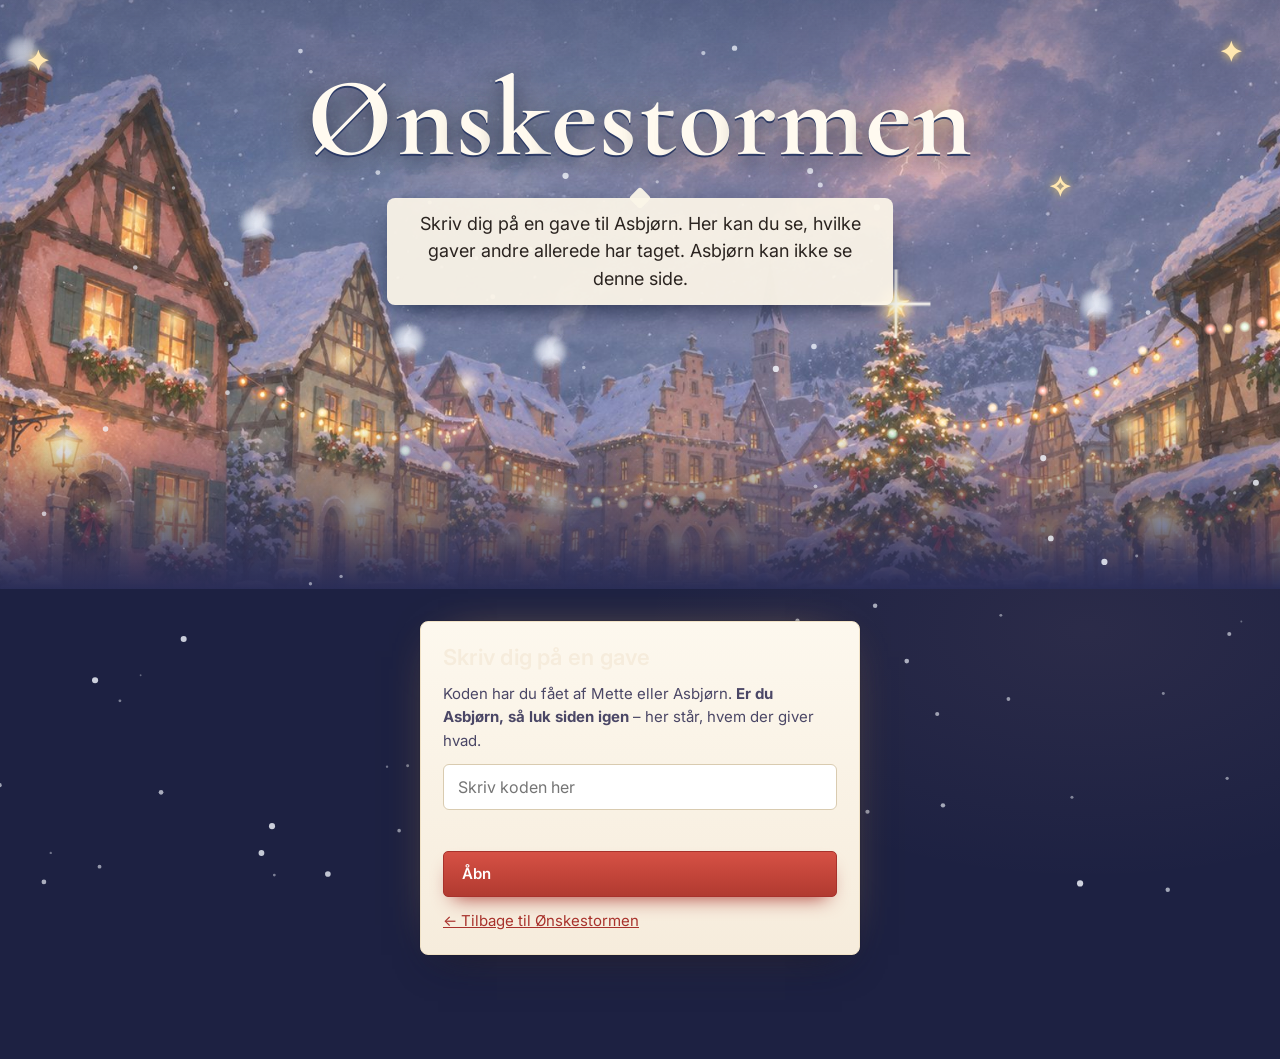
==== commit ad1087d5: "Store serif-tal i stedet for røde cirkler i trinene Co-Authored-By: Claude Opus 5.5 <noreply@anthrop" ====
--- a/gaest.html
+++ b/gaest.html
@@ -6,7 +6,7 @@
 <meta name="robots" content="noindex">
 <title>Ønskestormen – skriv dig på en gave</title>
 <link rel="icon" href="data:image/svg+xml,<svg xmlns='http://www.w3.org/2000/svg' viewBox='0 0 16 16'><circle cx='8' cy='8' r='7' fill='%23ff8a2a'/></svg>">
-<link rel="stylesheet" href="assets/style.css?v=1795244135">
+<link rel="stylesheet" href="assets/style.css?v=1795244239">
 </head>
 <body>
 <header class="hero">
@@ -40,9 +40,9 @@
     <footer><b>Godt at vide:</b> Er en gave allerede taget, kan du trykke “Vi deler den”, hvis I vil give den sammen. Har du fortrudt, trykker du “Fortryd”. Det virker kun fra den samme telefon eller computer, som du skrev dig på fra. Spørg Mette, hvis noget driller.</footer>
   </div>
 </div>
-<script src="assets/storm.js?v=1795244135"></script>
-<script src="assets/config.js?v=1795244135"></script>
-<script src="assets/app.js?v=1795244135"></script>
+<script src="assets/storm.js?v=1795244239"></script>
+<script src="assets/config.js?v=1795244239"></script>
+<script src="assets/app.js?v=1795244239"></script>
 <script>
 {
   const $ = s => document.querySelector(s);
--- a/assets/style.css
+++ b/assets/style.css
@@ -194,9 +194,9 @@
 .how h3{margin:0;font:700 28px/1.15 var(--display);letter-spacing:.02em;color:var(--paperink)}
 .steps{list-style:none;margin:0;padding:0;display:grid;grid-template-columns:repeat(3,minmax(0,1fr));gap:14px;counter-reset:s;width:100%}
 .steps li{counter-increment:s;background:#fffdf8;border:1px solid #efe2c8;border-radius:8px;padding:14px 14px 14px;display:grid;gap:4px;align-content:start}
-.steps li::before{content:counter(s);display:grid;place-items:center;width:30px;height:30px;border-radius:50%;margin-bottom:4px;
- background:linear-gradient(#d65145,#a8392f);color:#fff;font:700 18px var(--display);box-shadow:0 4px 10px -4px #a8392f}
+.steps li::before{content:counter(s);display:block;margin:-2px 0 6px;padding-bottom:6px;border-bottom:1px solid #e6d3b0;
+ font:700 34px/1 var(--display);font-variant-numeric:lining-nums;color:#b13a30;letter-spacing:0}
 .steps b{font-size:16px}
 .steps span{font-size:14.5px;line-height:1.45;color:#5d5249}
-@media(max-width:900px) and (min-width:761px){.steps{grid-template-columns:1fr}.steps li{grid-template-columns:auto 1fr;column-gap:12px}.steps li::before{grid-row:span 2;margin:0}}
-@media(max-width:520px){.steps{grid-template-columns:1fr}.steps li{grid-template-columns:auto 1fr;column-gap:12px;padding:12px}.steps li::before{grid-row:span 2;margin:0}}
+@media(max-width:900px) and (min-width:761px){.steps{grid-template-columns:1fr}.steps li{grid-template-columns:auto 1fr;column-gap:12px}.steps li::before{grid-row:span 2;margin:0;padding:0 12px 0 0;border-bottom:0;border-right:1px solid #e6d3b0;align-self:center;min-width:34px;text-align:center}}
+@media(max-width:520px){.steps{grid-template-columns:1fr}.steps li{grid-template-columns:auto 1fr;column-gap:12px;padding:12px}.steps li::before{grid-row:span 2;margin:0;padding:0 12px 0 0;border-bottom:0;border-right:1px solid #e6d3b0;align-self:center;min-width:34px;text-align:center}}
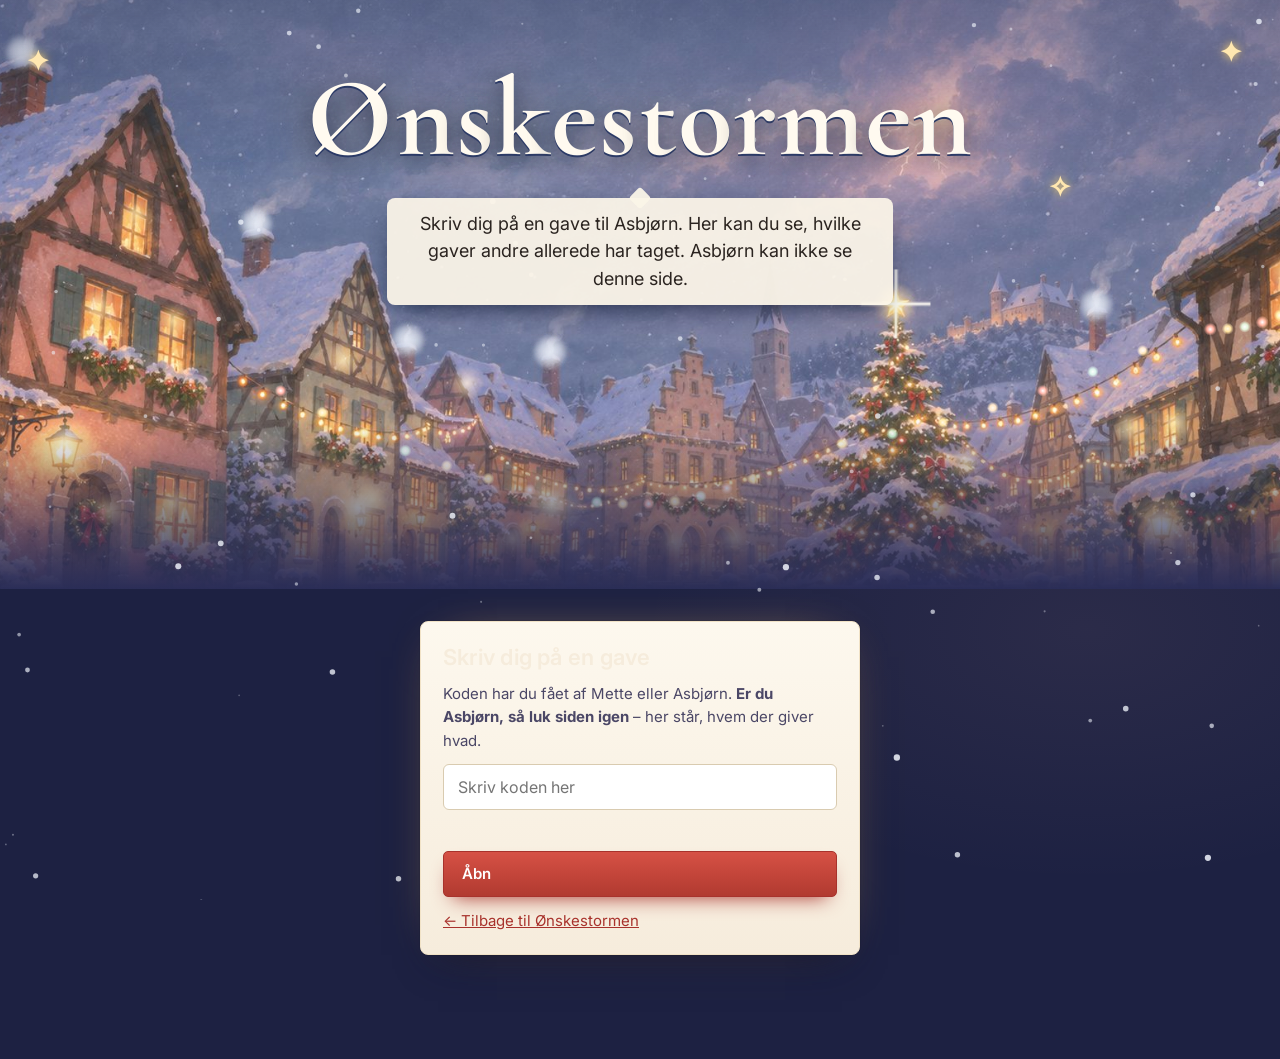
==== commit 85892bae: "Skammel: tegnet blå skammel-ikon som billede Co-Authored-By: Claude Opus 5.5 <noreply@anthropic.com>" ====
--- a/gaest.html
+++ b/gaest.html
@@ -6,7 +6,7 @@
 <meta name="robots" content="noindex">
 <title>Ønskestormen – skriv dig på en gave</title>
 <link rel="icon" href="data:image/svg+xml,<svg xmlns='http://www.w3.org/2000/svg' viewBox='0 0 16 16'><circle cx='8' cy='8' r='7' fill='%23ff8a2a'/></svg>">
-<link rel="stylesheet" href="assets/style.css?v=1795244239">
+<link rel="stylesheet" href="assets/style.css?v=1795399038">
 </head>
 <body>
 <header class="hero">
@@ -40,9 +40,9 @@
     <footer><b>Godt at vide:</b> Er en gave allerede taget, kan du trykke “Vi deler den”, hvis I vil give den sammen. Har du fortrudt, trykker du “Fortryd”. Det virker kun fra den samme telefon eller computer, som du skrev dig på fra. Spørg Mette, hvis noget driller.</footer>
   </div>
 </div>
-<script src="assets/storm.js?v=1795244239"></script>
-<script src="assets/config.js?v=1795244239"></script>
-<script src="assets/app.js?v=1795244239"></script>
+<script src="assets/storm.js?v=1795399038"></script>
+<script src="assets/config.js?v=1795399038"></script>
+<script src="assets/app.js?v=1795399038"></script>
 <script>
 {
   const $ = s => document.querySelector(s);
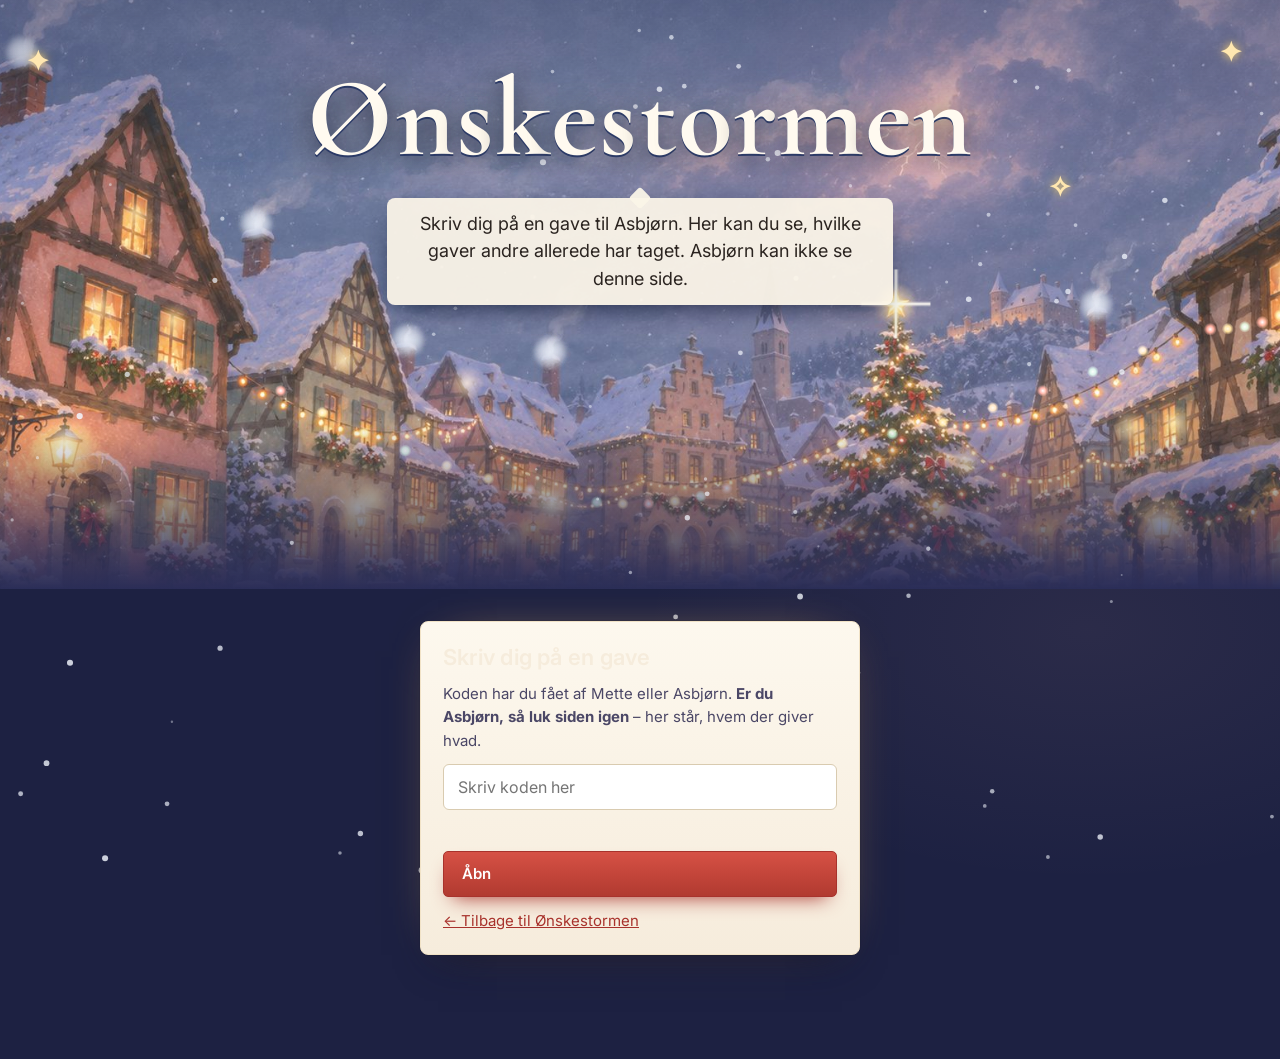
==== commit 04ca582a: "Skammel: rigtigt produktbillede Co-Authored-By: Claude Opus 5.5 <noreply@anthropic.com> Claude-Sessi" ====
--- a/gaest.html
+++ b/gaest.html
@@ -6,7 +6,7 @@
 <meta name="robots" content="noindex">
 <title>Ønskestormen – skriv dig på en gave</title>
 <link rel="icon" href="data:image/svg+xml,<svg xmlns='http://www.w3.org/2000/svg' viewBox='0 0 16 16'><circle cx='8' cy='8' r='7' fill='%23ff8a2a'/></svg>">
-<link rel="stylesheet" href="assets/style.css?v=1795399038">
+<link rel="stylesheet" href="assets/style.css?v=1795399304">
 </head>
 <body>
 <header class="hero">
@@ -40,9 +40,9 @@
     <footer><b>Godt at vide:</b> Er en gave allerede taget, kan du trykke “Vi deler den”, hvis I vil give den sammen. Har du fortrudt, trykker du “Fortryd”. Det virker kun fra den samme telefon eller computer, som du skrev dig på fra. Spørg Mette, hvis noget driller.</footer>
   </div>
 </div>
-<script src="assets/storm.js?v=1795399038"></script>
-<script src="assets/config.js?v=1795399038"></script>
-<script src="assets/app.js?v=1795399038"></script>
+<script src="assets/storm.js?v=1795399304"></script>
+<script src="assets/config.js?v=1795399304"></script>
+<script src="assets/app.js?v=1795399304"></script>
 <script>
 {
   const $ = s => document.querySelector(s);
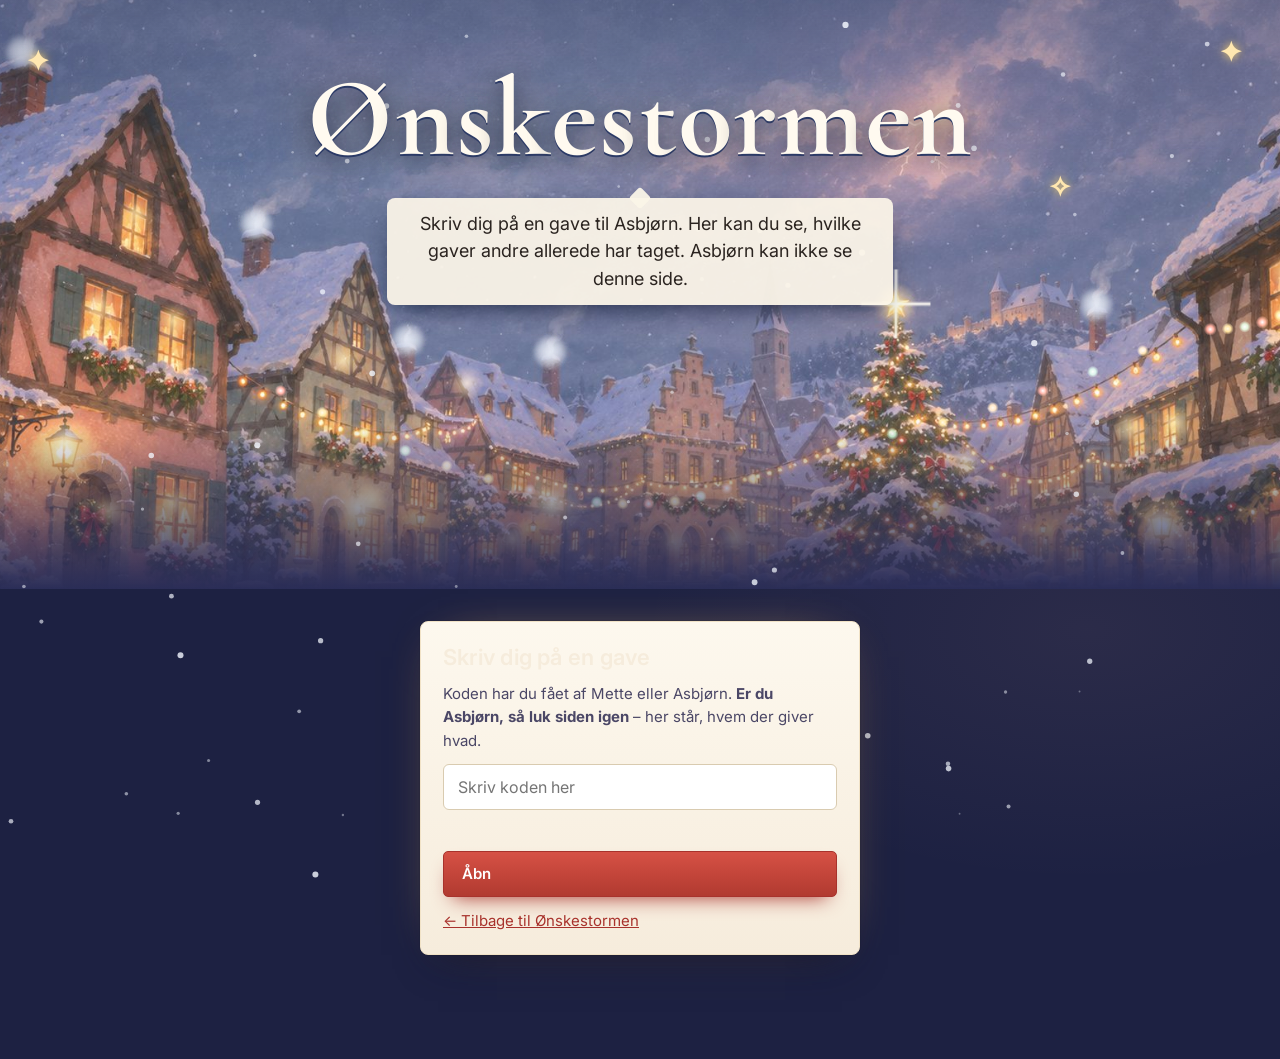
==== commit a72791f0: "Tilføj Makita vinkelsliber og rystepudser Co-Authored-By: Claude Opus 5.5 <noreply@anthropic.com> Cl" ====
--- a/gaest.html
+++ b/gaest.html
@@ -6,7 +6,7 @@
 <meta name="robots" content="noindex">
 <title>Ønskestormen – skriv dig på en gave</title>
 <link rel="icon" href="data:image/svg+xml,<svg xmlns='http://www.w3.org/2000/svg' viewBox='0 0 16 16'><circle cx='8' cy='8' r='7' fill='%23ff8a2a'/></svg>">
-<link rel="stylesheet" href="assets/style.css?v=1795399304">
+<link rel="stylesheet" href="assets/style.css?v=1795650149">
 </head>
 <body>
 <header class="hero">
@@ -40,9 +40,9 @@
     <footer><b>Godt at vide:</b> Er en gave allerede taget, kan du trykke “Vi deler den”, hvis I vil give den sammen. Har du fortrudt, trykker du “Fortryd”. Det virker kun fra den samme telefon eller computer, som du skrev dig på fra. Spørg Mette, hvis noget driller.</footer>
   </div>
 </div>
-<script src="assets/storm.js?v=1795399304"></script>
-<script src="assets/config.js?v=1795399304"></script>
-<script src="assets/app.js?v=1795399304"></script>
+<script src="assets/storm.js?v=1795650149"></script>
+<script src="assets/config.js?v=1795650149"></script>
+<script src="assets/app.js?v=1795650149"></script>
 <script>
 {
   const $ = s => document.querySelector(s);
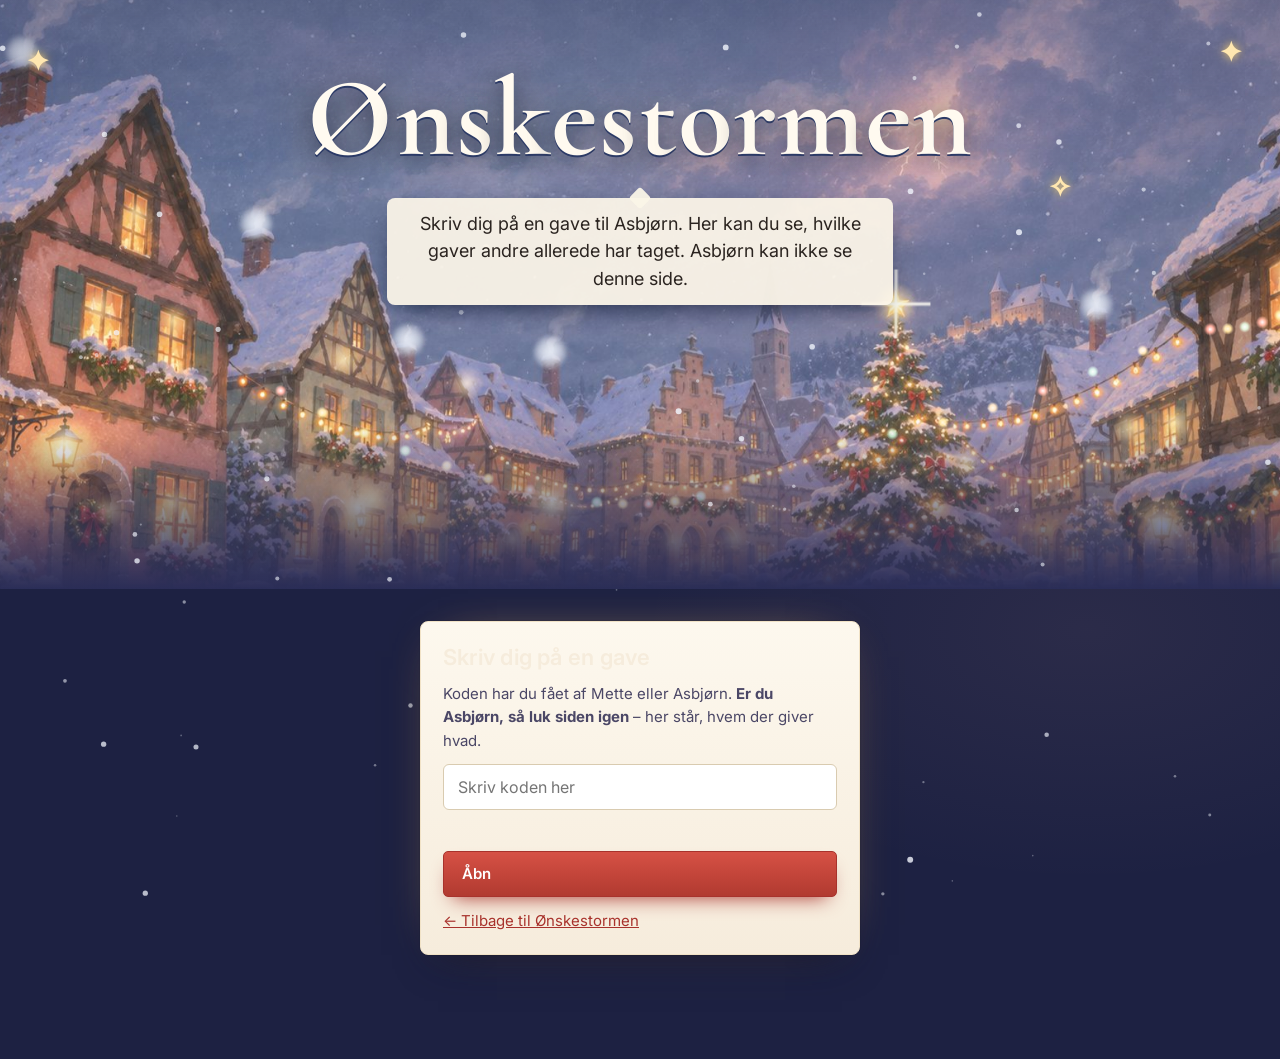
==== commit 6a4ab5da: "Fjern Patagonia-nettet Co-Authored-By: Claude Opus 5.5 <noreply@anthropic.com> Claude-Session: https" ====
--- a/gaest.html
+++ b/gaest.html
@@ -6,7 +6,7 @@
 <meta name="robots" content="noindex">
 <title>Ønskestormen – skriv dig på en gave</title>
 <link rel="icon" href="data:image/svg+xml,<svg xmlns='http://www.w3.org/2000/svg' viewBox='0 0 16 16'><circle cx='8' cy='8' r='7' fill='%23ff8a2a'/></svg>">
-<link rel="stylesheet" href="assets/style.css?v=1795650149">
+<link rel="stylesheet" href="assets/style.css?v=1795650225">
 </head>
 <body>
 <header class="hero">
@@ -40,9 +40,9 @@
     <footer><b>Godt at vide:</b> Er en gave allerede taget, kan du trykke “Vi deler den”, hvis I vil give den sammen. Har du fortrudt, trykker du “Fortryd”. Det virker kun fra den samme telefon eller computer, som du skrev dig på fra. Spørg Mette, hvis noget driller.</footer>
   </div>
 </div>
-<script src="assets/storm.js?v=1795650149"></script>
-<script src="assets/config.js?v=1795650149"></script>
-<script src="assets/app.js?v=1795650149"></script>
+<script src="assets/storm.js?v=1795650225"></script>
+<script src="assets/config.js?v=1795650225"></script>
+<script src="assets/app.js?v=1795650225"></script>
 <script>
 {
   const $ = s => document.querySelector(s);
